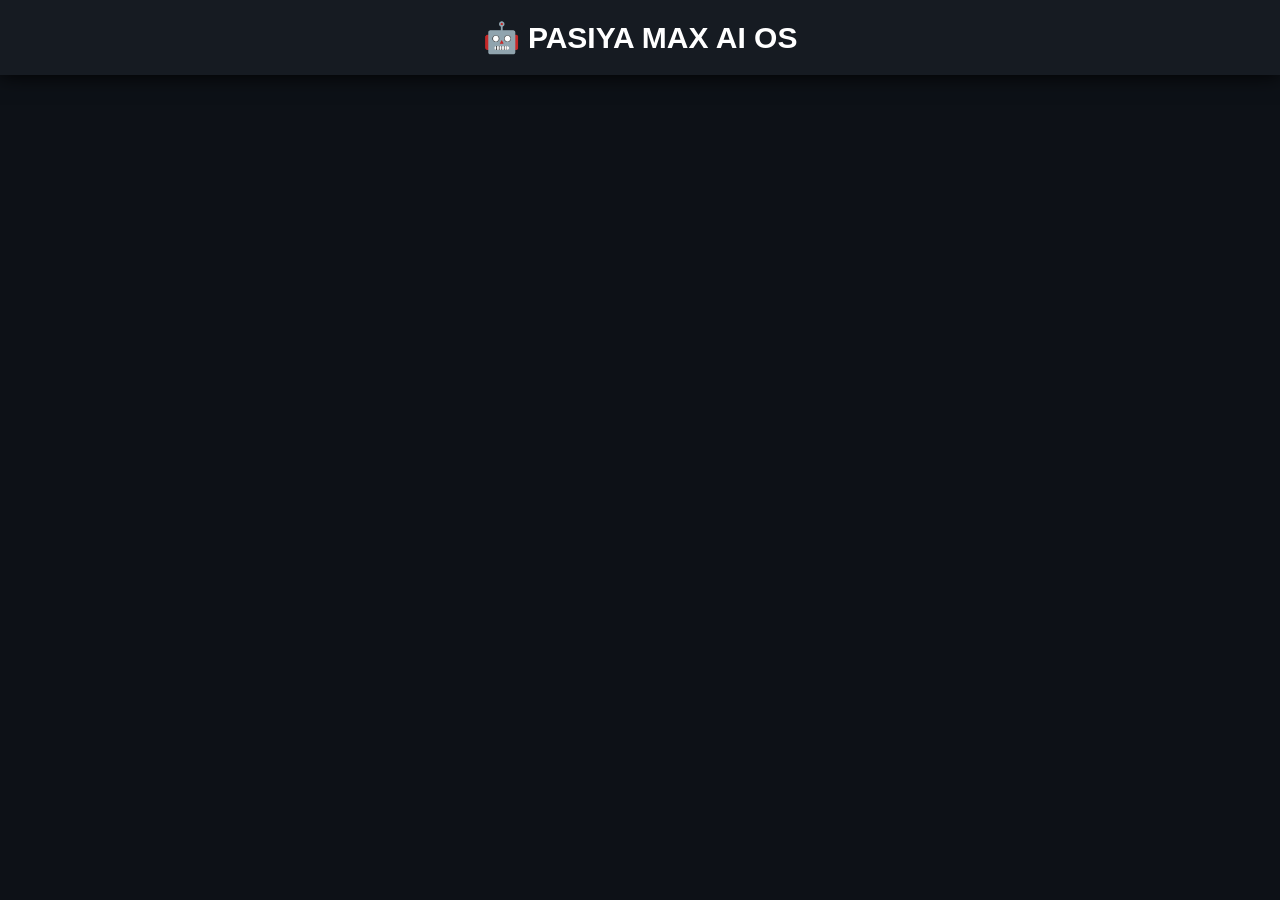
==== index.html @ 485b0afe "Create index.html" ====
<!DOCTYPE html>
<html lang="en">
<head>
<meta charset="UTF-8">
<meta name="viewport" content="width=device-width, initial-scale=1.0">
<title>Pasiya Max AI OS</title>

<link rel="stylesheet" href="assets/css/style.css">
<script defer src="assets/js/app.js"></script>

<style>
*{margin:0;padding:0;box-sizing:border-box;}

body{
background:#0d1117;
font-family:Arial,sans-serif;
color:white;
}

header{
background:#161b22;
padding:20px;
text-align:center;
font-size:30px;
font-weight:bold;
box-shadow:0 0 20px #000;
}

.container{
width:95%;
max-width:1200px;
margin:auto;
padding:20px;
}

.grid{
display:grid;
grid-template-columns:repeat(auto-fit,minmax(250px,1fr));
gap:20px;
margin-top:30px;
}

.card{
background:#161b22;
padding:25px;
border-radius:15px;
transition:.3s;
text-align:center;
}

.card:hover{
transform:translateY(-5px);
box-shadow:0 0 20px #00ffcc55;
}

button{
margin-top:20px;
padding:12px 25px;
background:#00c896;
color:white;
border:none;
border-radius:10px;
cursor:pointer;
font-size:16px;
}

footer{
margin-top:40px;
padding:20px;
text-align:center;
color:#888;
}
</style>

</head>

<body>

<header>

🤖 PASIYA MAX AI OS

</header>

<div class="container">

<h2 align="center">
---- assets/css/style.css ----
body{
    margin:0;
    font-family:Arial, sans-serif;
    background:#0d1117;
    color:white;
}

header{
    background:#161b22;
    padding:20px;
    text-align:center;
    font-size:28px;
    font-weight:bold;
}

.container{
    padding:20px;
}

.card{
    background:#161b22;
    padding:20px;
    margin:15px;
    border-radius:15px;
}

button{
    background:#00c896;
    color:white;
    border:none;
    padding:12px 20px;
    border-radius:10px;
}
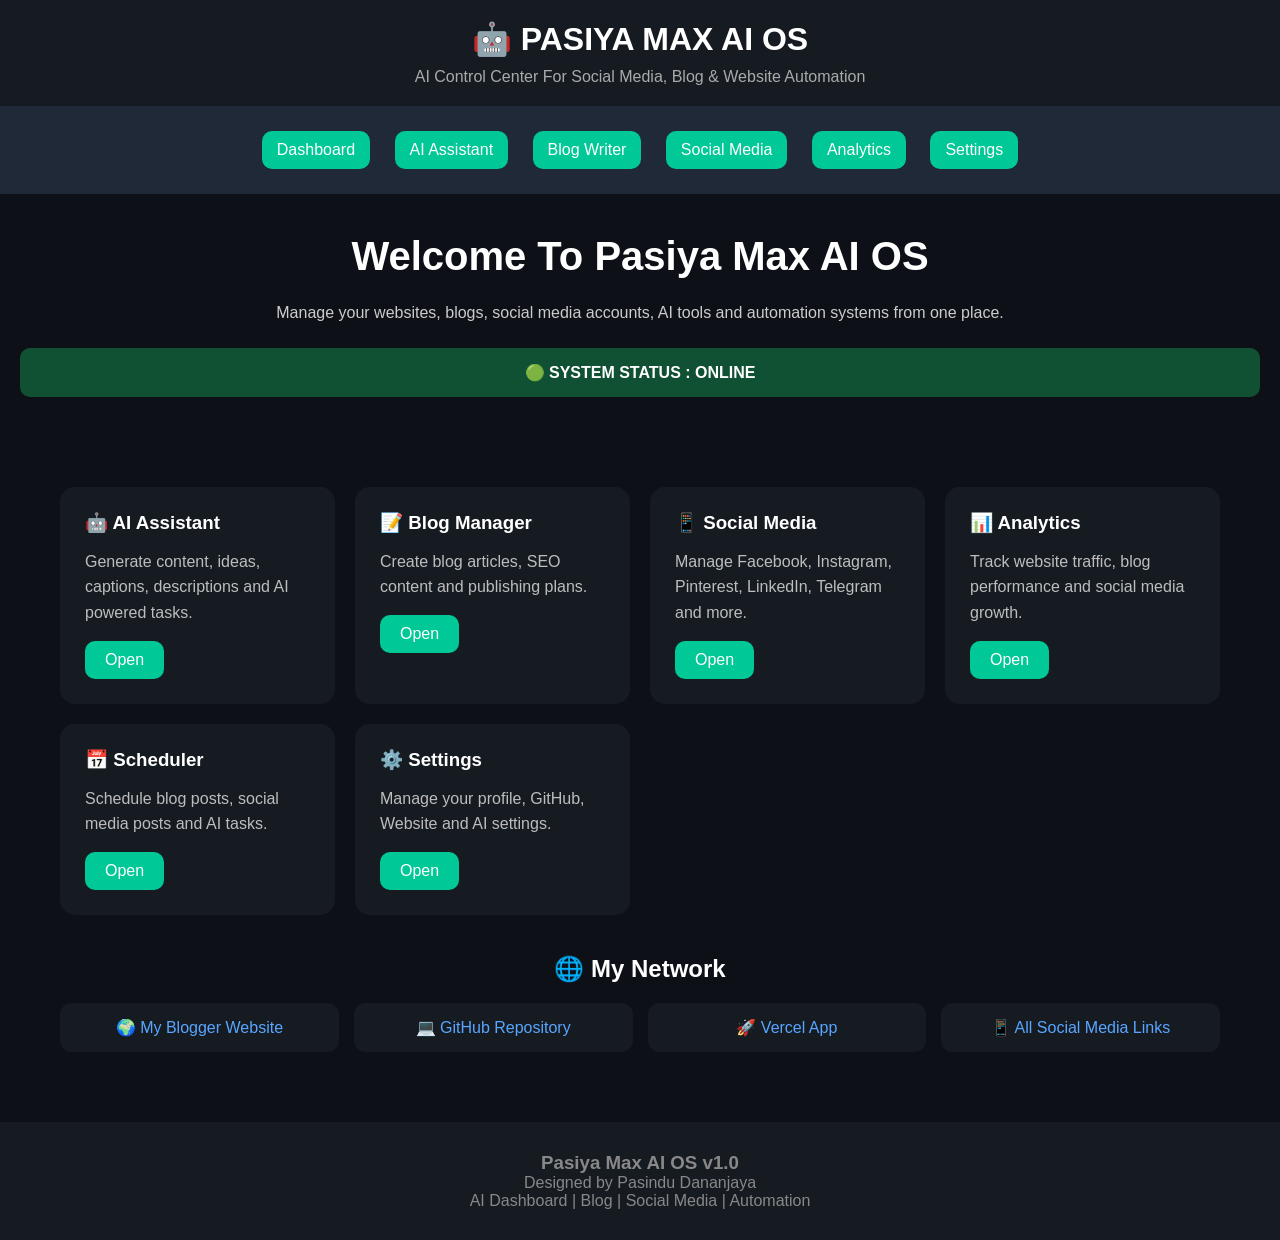
==== commit b183f2c6: "Update index.html" ====
--- a/index.html
+++ b/index.html
@@ -5,11 +5,13 @@
 <meta name="viewport" content="width=device-width, initial-scale=1.0">
 <title>Pasiya Max AI OS</title>
 
-<link rel="stylesheet" href="assets/css/style.css">
-<script defer src="assets/js/app.js"></script>
-
 <style>
-*{margin:0;padding:0;box-sizing:border-box;}
+
+*{
+margin:0;
+padding:0;
+box-sizing:border-box;
+}
 
 body{
 background:#0d1117;
@@ -21,13 +23,52 @@
 background:#161b22;
 padding:20px;
 text-align:center;
-font-size:30px;
-font-weight:bold;
-box-shadow:0 0 20px #000;
+box-shadow:0 0 10px #000;
+}
+
+header h1{
+font-size:32px;
+}
+
+header p{
+color:#aaa;
+margin-top:10px;
+}
+
+nav{
+background:#1f2937;
+padding:15px;
+text-align:center;
+}
+
+nav a{
+color:white;
+text-decoration:none;
+margin:10px;
+padding:10px 15px;
+background:#00c896;
+border-radius:10px;
+display:inline-block;
+}
+
+.hero{
+padding:40px 20px;
+text-align:center;
+}
+
+.hero h2{
+font-size:40px;
+margin-bottom:20px;
+}
+
+.hero p{
+max-width:800px;
+margin:auto;
+line-height:1.8;
+color:#cccccc;
 }
 
 .container{
-width:95%;
 max-width:1200px;
 margin:auto;
 padding:20px;
@@ -44,32 +85,76 @@
 background:#161b22;
 padding:25px;
 border-radius:15px;
-transition:.3s;
-text-align:center;
+transition:0.3s;
 }
 
 .card:hover{
 transform:translateY(-5px);
-box-shadow:0 0 20px #00ffcc55;
-}
-
-button{
-margin-top:20px;
-padding:12px 25px;
+}
+
+.card h3{
+margin-bottom:15px;
+}
+
+.card p{
+color:#bdbdbd;
+line-height:1.6;
+}
+
+.button{
+display:inline-block;
+margin-top:15px;
 background:#00c896;
 color:white;
-border:none;
+padding:10px 20px;
 border-radius:10px;
-cursor:pointer;
-font-size:16px;
+text-decoration:none;
+}
+
+.status{
+background:#0f5132;
+padding:15px;
+border-radius:10px;
+text-align:center;
+margin-top:20px;
+font-weight:bold;
+}
+
+.links{
+margin-top:40px;
+}
+
+.links h2{
+text-align:center;
+margin-bottom:20px;
+}
+
+.link-grid{
+display:grid;
+grid-template-columns:repeat(auto-fit,minmax(220px,1fr));
+gap:15px;
+}
+
+.link-box{
+background:#161b22;
+padding:15px;
+border-radius:12px;
+text-align:center;
+}
+
+.link-box a{
+color:#58a6ff;
+text-decoration:none;
 }
 
 footer{
-margin-top:40px;
-padding:20px;
-text-align:center;
+margin-top:50px;
+padding:30px;
+text-align:center;
+background:#161b22;
 color:#888;
 }
+
 </style>
 
 </head>
@@ -78,10 +163,221 @@
 
 <header>
 
-🤖 PASIYA MAX AI OS
+<h1>🤖 PASIYA MAX AI OS</h1>
+
+<p>AI Control Center For Social Media, Blog & Website Automation</p>
 
 </header>
 
+<nav>
+
+<a href="dashboard.html">Dashboard</a>
+
+<a href="ai-assistant.html">AI Assistant</a>
+
+<a href="blog-writer.html">Blog Writer</a>
+
+<a href="social-links.html">Social Media</a>
+
+<a href="analytics.html">Analytics</a>
+
+<a href="settings.html">Settings</a>
+
+</nav>
+
+<section class="hero">
+
+<h2>Welcome To Pasiya Max AI OS</h2>
+
+<p>
+
+Manage your websites, blogs, social media accounts,
+AI tools and automation systems from one place.
+
+</p>
+
+<div class="status">
+
+🟢 SYSTEM STATUS : ONLINE
+
+</div>
+
+</section>
+
 <div class="container">
 
-<h2 align="center">
+<div class="grid">
+
+<div class="card">
+
+<h3>🤖 AI Assistant</h3>
+
+<p>
+
+Generate content, ideas, captions,
+descriptions and AI powered tasks.
+
+</p>
+
+<a class="button" href="ai-assistant.html">
+
+Open
+
+</a>
+
+</div>
+
+<div class="card">
+
+<h3>📝 Blog Manager</h3>
+
+<p>
+
+Create blog articles,
+SEO content and publishing plans.
+
+</p>
+
+<a class="button" href="blog-writer.html">
+
+Open
+
+</a>
+
+</div>
+<div class="card">
+
+<h3>📱 Social Media</h3>
+
+<p>
+
+Manage Facebook, Instagram, Pinterest,
+LinkedIn, Telegram and more.
+
+</p>
+
+<a class="button" href="social-links.html">
+
+Open
+
+</a>
+
+</div>
+
+<div class="card">
+
+<h3>📊 Analytics</h3>
+
+<p>
+
+Track website traffic,
+blog performance and social media growth.
+
+</p>
+
+<a class="button" href="analytics.html">
+
+Open
+
+</a>
+
+</div>
+
+<div class="card">
+
+<h3>📅 Scheduler</h3>
+
+<p>
+
+Schedule blog posts,
+social media posts and AI tasks.
+
+</p>
+
+<a class="button" href="scheduler.html">
+
+Open
+
+</a>
+
+</div>
+
+<div class="card">
+
+<h3>⚙️ Settings</h3>
+
+<p>
+
+Manage your profile,
+GitHub, Website and AI settings.
+
+</p>
+
+<a class="button" href="settings.html">
+
+Open
+
+</a>
+
+</div>
+
+</div>
+
+<div class="links">
+
+<h2>🌐 My Network</h2>
+
+<div class="link-grid">
+
+<div class="link-box">
+<a href="https://mamageblog.blogspot.com" target="_blank">
+🌍 My Blogger Website
+</a>
+</div>
+
+<div class="link-box">
+<a href="https://github.com/pasindudananjaya92-bot/pasiya-max-ai" target="_blank">
+💻 GitHub Repository
+</a>
+</div>
+
+<div class="link-box">
+<a href="https://pasiyamax.vercel.app" target="_blank">
+🚀 Vercel App
+</a>
+</div>
+
+<div class="link-box">
+<a href="social-links.html">
+📱 All Social Media Links
+</a>
+</div>
+
+</div>
+
+</div>
+
+</div>
+
+<footer>
+
+<h3>Pasiya Max AI OS v1.0</h3>
+
+<p>
+
+Designed by Pasindu Dananjaya
+
+</p>
+
+<p>
+
+AI Dashboard | Blog | Social Media | Automation
+
+</p>
+
+</footer>
+
+</body>
+
+</html>
+ 
